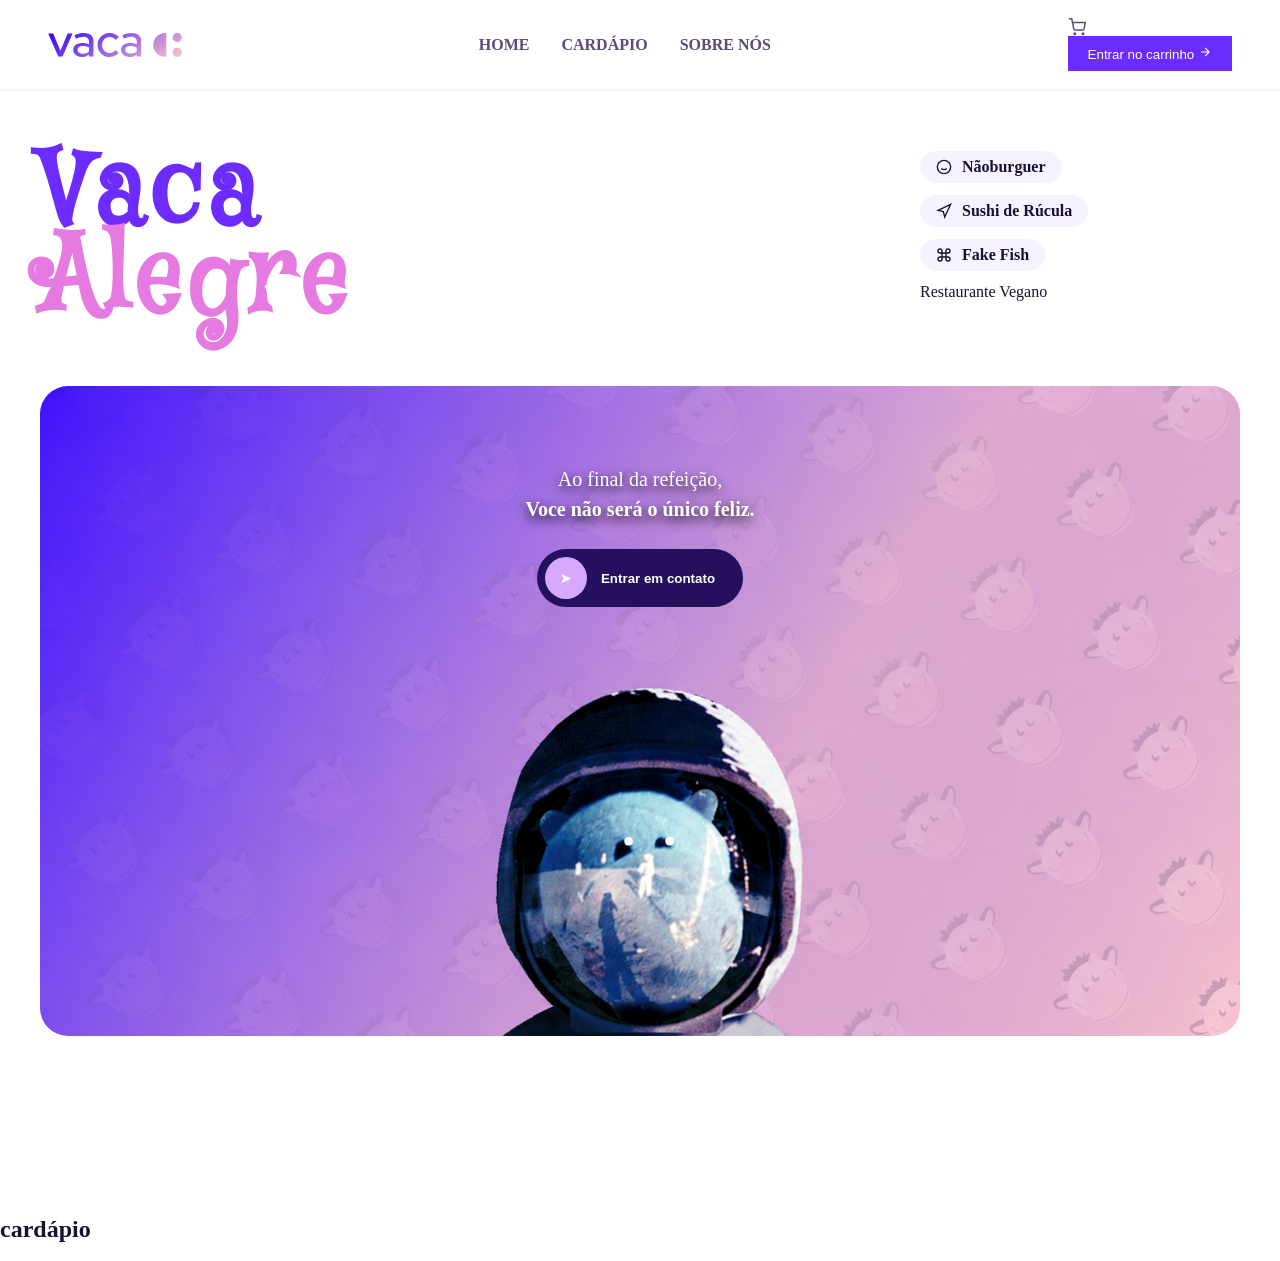
==== vacaalegre/index.html @ 925723b3 "17/06 Terceiro Commit" ====
<!DOCTYPE html>
<html lang="en">

<head>
    <meta charset="UTF-8">
    <meta name="viewport" content="width=device-width, initial-scale=1.0">
    <title>Vaca Alegre - Restaurante Vegano</title>
    <link rel="stylesheet" href="style.css">
</head>
<style>
    @import url('https://fonts.googleapis.com/css2?family=Mystery+Quest&display=swap');
</style>

<body>
    <nav>
        <div class="nav-logo">
            <img src="imagens/vaca-alegre-marca.svg" alt="">
        </div>
        <ul class="nav-links">
            <li> <a href="">Home</a></li>
            <li> <a href="">Cardápio</a></li>
            <li> <a href="">Sobre nós</a></li>
        </ul>
        <div class="nav-actions">
            <span class="nav-cart">
                <svg viewBox="0 0 24 24" fill="none" stroke="currentColor" stroke-width="2" width="18" height="18">
                    <circle cx="9" cy="21" r="1" />
                    <circle cx="20" cy="21" r="1" />
                    <path d="M1 1h4l2.68 13.39a2 2 0 0 0 2 1.61h9.72a2 2 0 0 0 2-1.61L23 6H6" />
                </svg>
            </span>
            <button class="btn-entrar">
                Entrar no carrinho
                <svg viewBox="0 0 24 24" fill="none" stroke="currentColor" stroke-width="2">
                    <path d="M5 12h14M12 5l7 7-7 7" />
                </svg>
            </button>
        </div>
    </nav>

    <div class="hero">
        <div class="hero-topo">
            <div class="hero-text">
                <h1 class="hero-title">
                    Vaca<br>
                    <span class="alegre"> Alegre</span>
                </h1>
            </div>
            <div class="hero-menu">
                <div class="hero-menu-item">
                    <svg viewBox="0 0 24 24" fill="none" stroke="currentColor" stroke-width="2">
                        <circle cx="12" cy="12" r="10" />
                        <path d="M8 14s1.5 2 4 2 4-2 4-2" />
                        <line x1="9" y1="9" x2="9.01" y2="9" />
                        <line x1="15" y1="9" x2="15.01" y2="9" />
                    </svg>
                    Nãoburguer
                </div>
                <div class="hero-menu-item">
                    <svg viewBox="0 0 24 24" fill="none" stroke="currentColor" stroke-width="2">
                        <path d="M3 11l19-9-9 19-2-8-8-2z" />
                    </svg>
                    Sushi de Rúcula
                </div>
                <div class="hero-menu-item">
                    <svg viewBox="0 0 24 24" fill="none" stroke="currentColor" stroke-width="2">
                        <path
                            d="M18 3a3 3 0 0 0-3 3v12a3 3 0 0 0 3 3 3 3 0 0 0 3-3 3 3 0 0 0-3-3H6a3 3 0 0 0-3 3 3 3 0 0 0 3 3 3 3 0 0 0 3-3V6a3 3 0 0 0-3-3 3 3 0 0 0-3 3 3 3 0 0 0 3 3h12a3 3 0 0 0 3-3 3 3 0 0 0-3-3z" />
                    </svg>
                    Fake Fish
                </div>
                <div class="hero-menu-item-active">
                    Restaurante Vegano
                </div>
            </div>
        </div>
        <div class="hero-banner">
            <img src="imagens/espaco.png" alt="">
            <div class="hero-banner-content">
                <p>
                    Ao final da refeição, <br>
                    <strong>Voce não será o único feliz.</strong>
                </p>
                <button class="btn-contato">
                    Entrar em contato
                </button>
            </div>
        </div>
    </div>
    <div class="hero">

    </div>
    <div class="cardapio">
        <h2 class="cardapio-title">cardápio</h2>
        <div class="carrousel-wrapper">
         <div class="carousel-track" id="carouselTrack">
            <!--cards-->
            <div class="card">
                <div class="card-img-placeholder">
                    <img src="" alt="">
                </div>
                <div class="card-info">
                    <h3></h3>
                    <p></p>
                    <span class="card-tag"></span>
                </div>
            </div>
         </div>
        </div>
    </div>

</body>

</html>
---- vacaalegre/style.css ----
* {
    box-sizing: border-box;
    margin: 0;
    padding: 0;
}

body {
    background-color: #fff;
    color: #1a1033;
    overflow-x: hidden;
}

nav {
    display: flex;
    align-items: center;
    justify-content: space-between;
    padding: 18px 48px;
    position: sticky;
    background-color: rgba(255, 255, 255, 0.92);
    top: 0;
    backdrop-filter: blur(12px);
    border-bottom: 2px solid rgba(108, 43, 255, 0.07);
}

.nav-logo {
    display: flex;
    align-items: center;
    gap: 6px;
}

.nav-links {
    display: flex;
    gap: 32px;
    list-style: none;
}

.nav-links a {
    text-decoration: none;
    font-weight: bold;
    text-transform: uppercase;
    color: #5a4b7a;
}

.nav-links a:hover {
    color: #6c2bff;
}

.nav-cart {
    color: #5a4b7a;
    display: flex;
    align-items: center;
    gap: 4px;

}

.btn-entrar {
    background-color: #6c2bff;
    color: white;
    border: none;
    padding: 9px 20px;
    cursor: pointer;
    gap: 6px;
    transform: background .2s, transform .15s;
}

.btn-entrar:hover {
    background: #5519ee;
    transform: translateY(-1px);
}

.btn-entrar svg {
    width: 14px;
    height: 14px;
}

.hero {
    padding: 60px 40px;
    position: relative;
    display: flex;
    flex-direction: column;
    gap: 32px;
}

.hero-topo {
    display: flex;
    justify-content: space-between;
    align-items: flex-start;
    width: 100%;
    margin-bottom: 30px;
}

.hero-text {
    flex: 1;
    min-width: 400px;
}

.hero-title {
    font-family: "Mystery Quest", system-ui;
    font-weight: bold;
    font-size: 102px;
    line-height: .85;
    letter-spacing: 6px;
    color: #6c2bff;
}

.hero-title .alegre {
    color: #e57ae0;
}

.hero-menu {
    width: 320px;
    display: flex;
    flex-direction: column;
    gap: 12px;
    margin-left: auto;

}

.hero-menu-item {
    display: flex;
    align-items: center;
    gap: 10px;
    font-weight: bold;
    background-color: #f5f3ff;
    border-radius: 40px;
    padding: 7px 16px;
    width: fit-content;
    cursor: pointer;
    transition: background .2s;
}

.hero-menu-item :hover {
    background-color: #ede8ff;
}

.hero-menu-item svg {
    width: 16px;
    height: 16px;
    flex-shrink: 0;
}

.hero-menu-item.active {
    color: #fff;
    text-transform: uppercase;
    font-weight: bold;
    background-color: #6c2bff;
}

.hero-banner {
    position: relative;
    border-radius: 28px;
    min-height: 300px;
    overflow: hidden;
}

.hero-banner img {
    width: 100%;
    height: 650px;
    object-fit: cover;
    display: block;
}

.hero-banner-content {
    position: absolute;
    top: 12%;
    left: 50%;
    text-align: center;
    width: 100%;
    transform: translateX(-50%);
}

.hero-banner-content p {
    color: white;
    margin-bottom: 25px;
    font-size: 20px;
    text-shadow: 0 4px 12px rgba(0, 0, 0.35);
    line-height: 1.5;
}

.hero-banner-content p .strong {
    color: #fff;
    font-weight: bold;

}

.btn-contato {
    display: inline-flex;
    align-items: center;
    gap: 14px;
    background-color: #24105c;
    color: white;
    border: none;
    border-radius: 50px;
    padding: 8px 28px 8px 8px;
    font-weight: bold;
    cursor: pointer;
    transition: all .3s ease;
}

.btn-contato::before {
    content: "➤";
    width: 42px;
    height: 42px;
    background-color: #d7a8ff;
    border-radius: 50%;
    display: flex;
    align-items: center;
    justify-content: center;
    transition: transform .4s ease;

}

.btn-contato:hover::before {
    transform: translateX(10px);

}

.btn-contato:hover{
    transform: translateY(-2px);
}
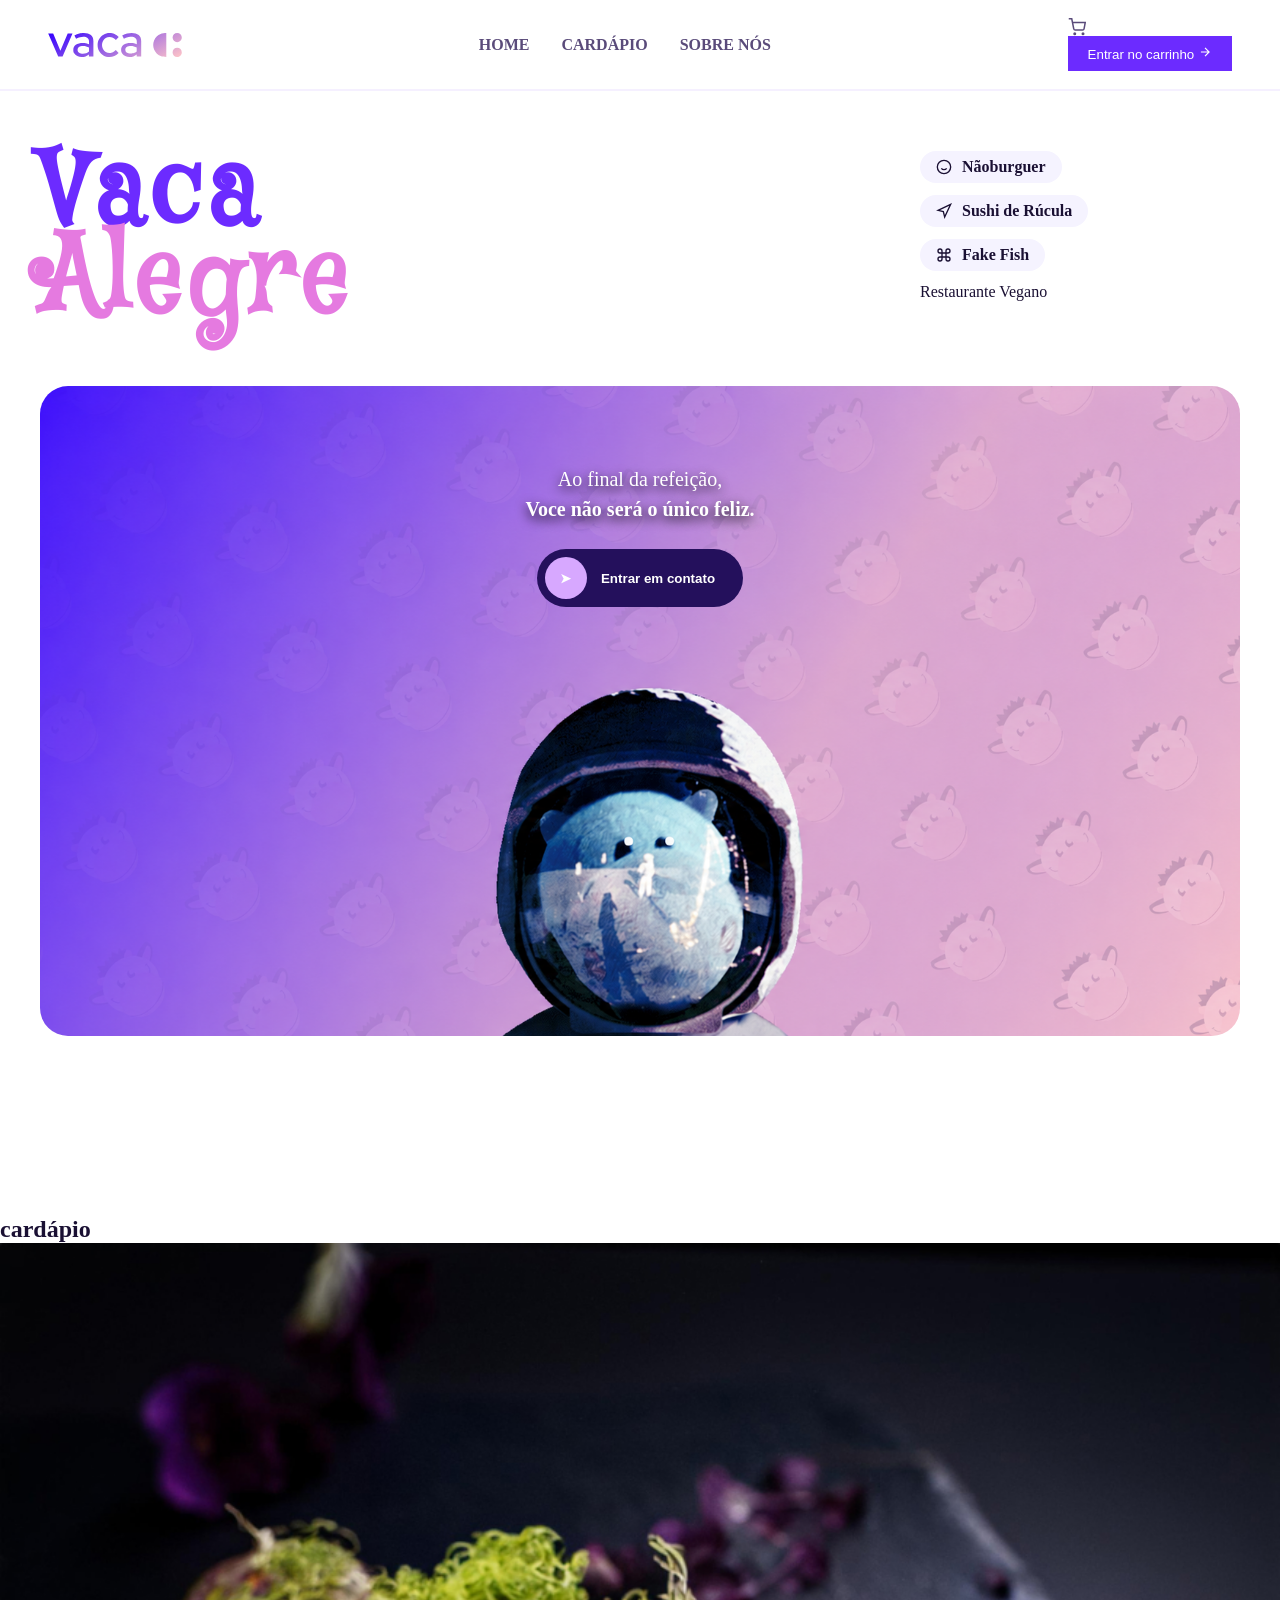
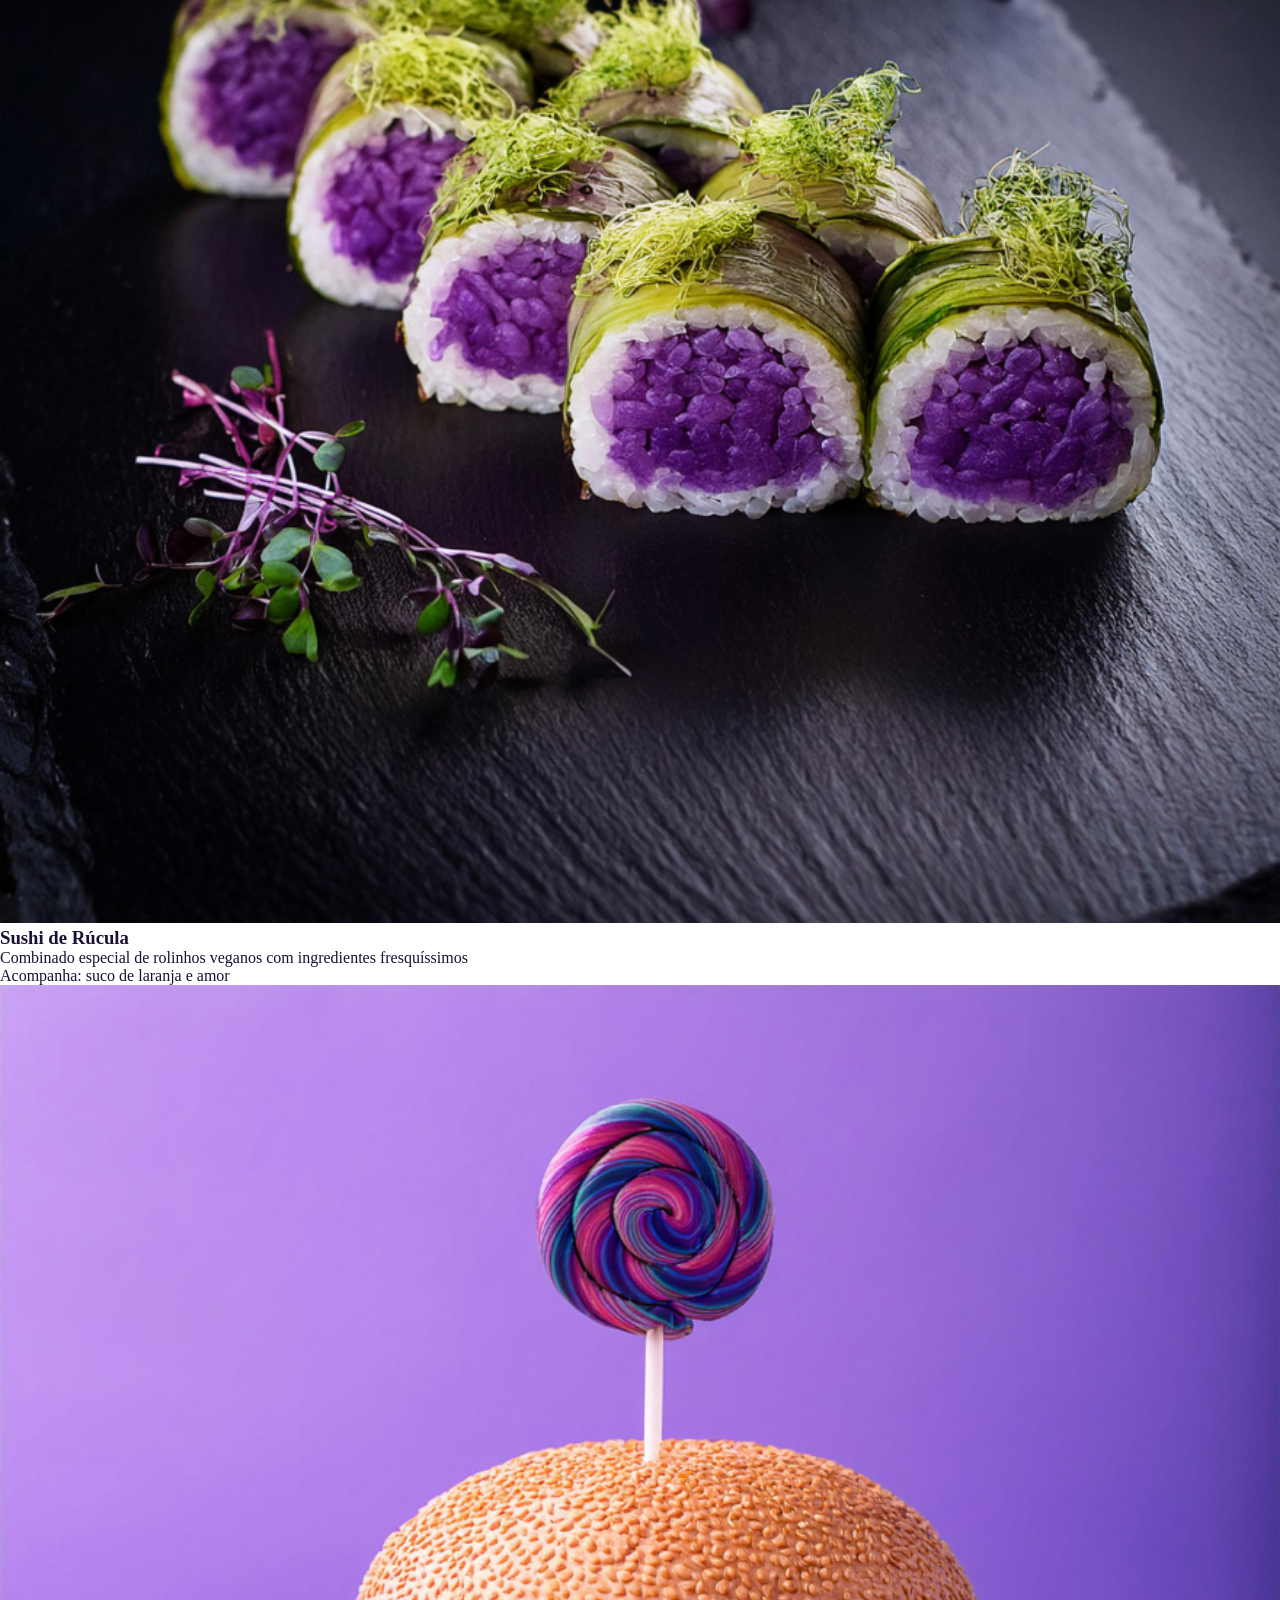
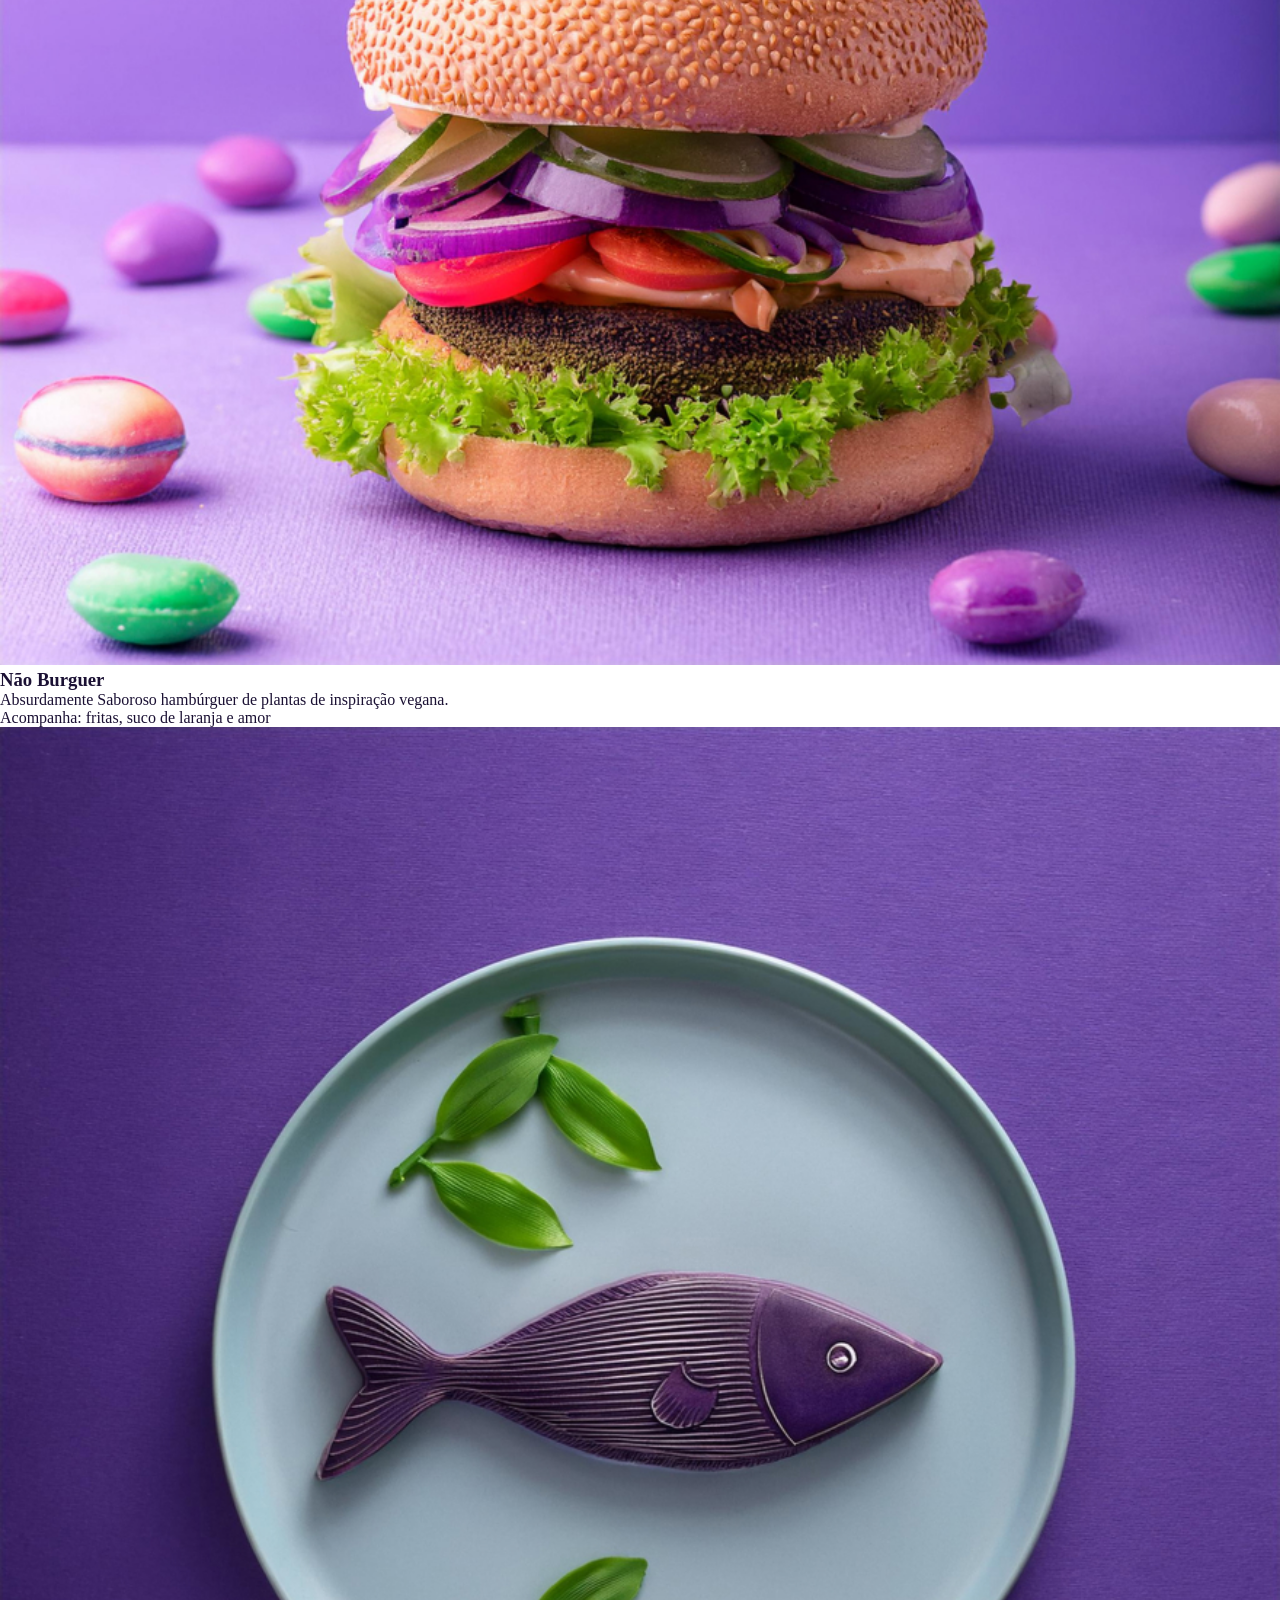
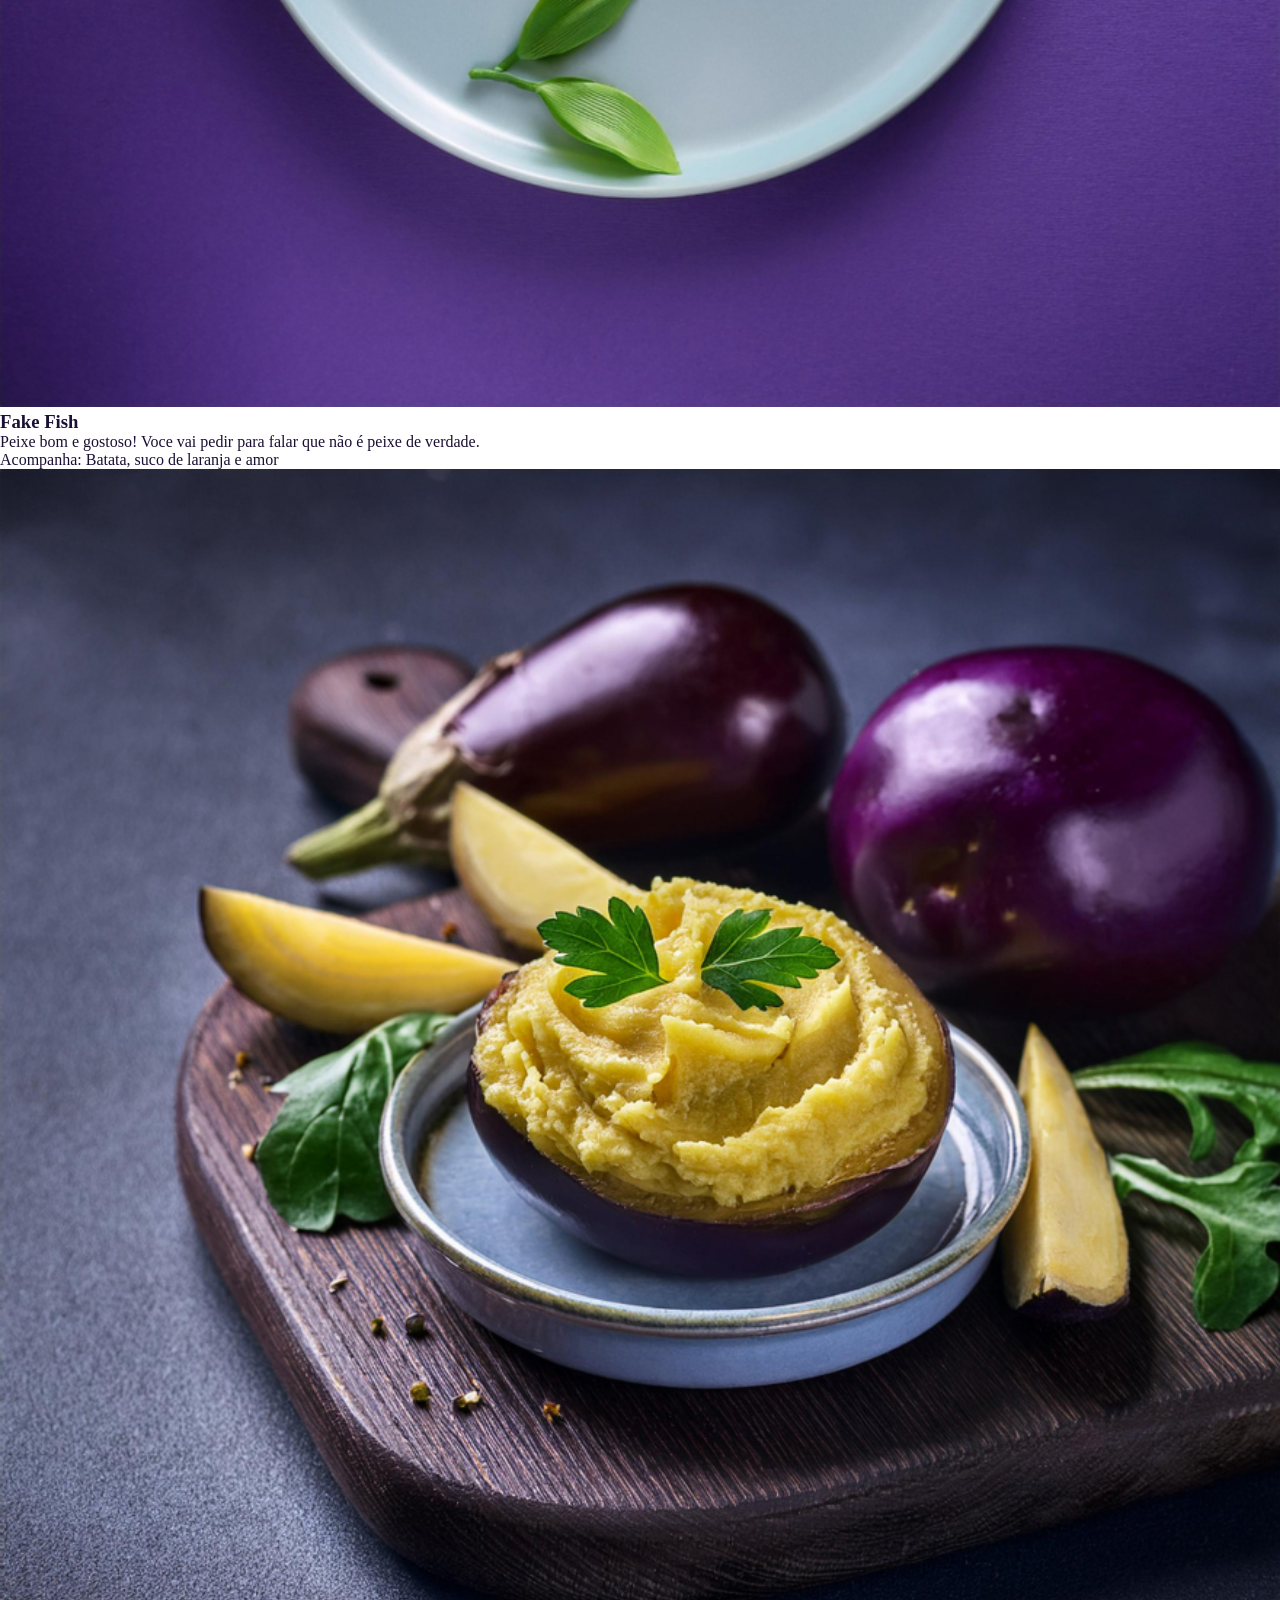
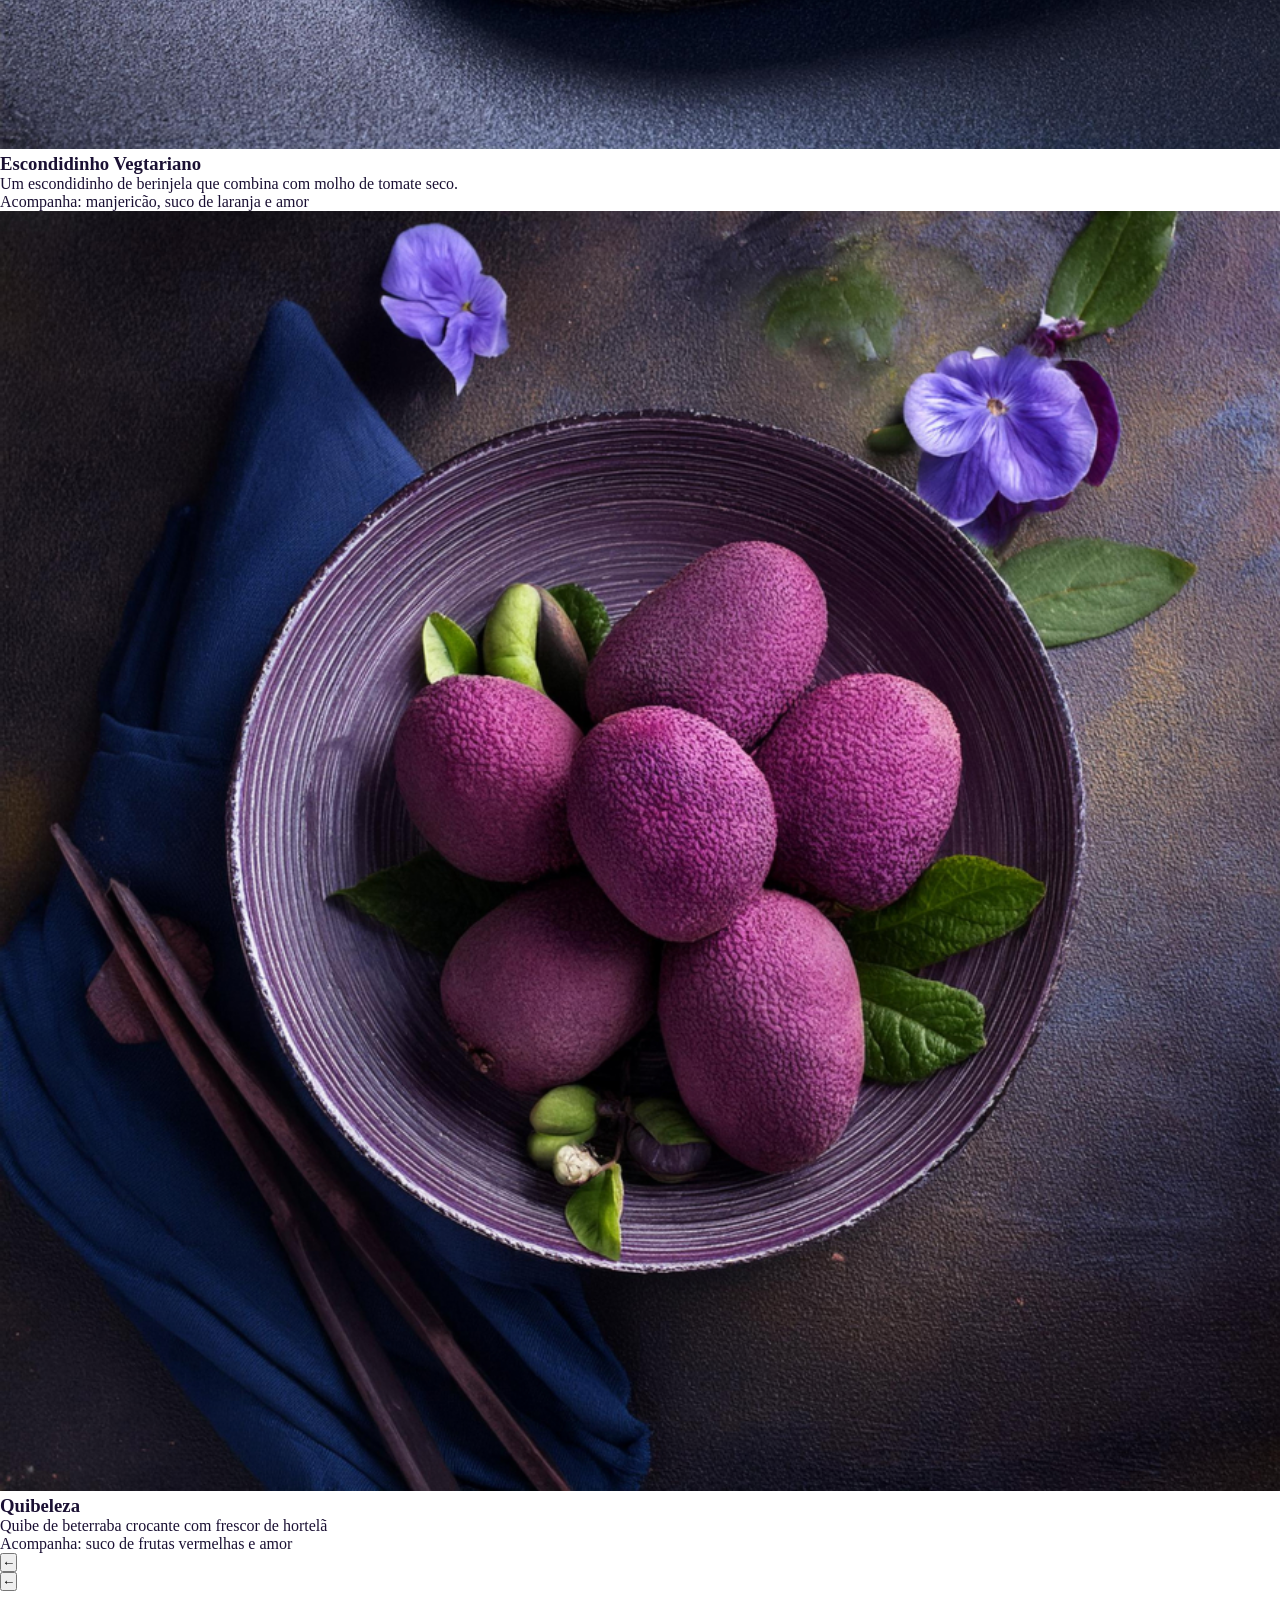
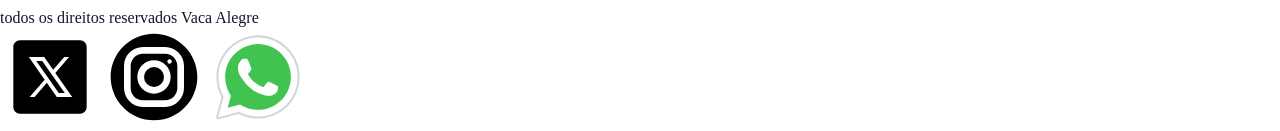
==== commit 90007191: "19/06" ====
--- a/vacaalegre/index.html
+++ b/vacaalegre/index.html
@@ -92,22 +92,119 @@
     </div>
     <div class="cardapio">
         <h2 class="cardapio-title">cardápio</h2>
-        <div class="carrousel-wrapper">
-         <div class="carousel-track" id="carouselTrack">
-            <!--cards-->
-            <div class="card">
-                <div class="card-img-placeholder">
-                    <img src="" alt="">
-                </div>
-                <div class="card-info">
-                    <h3></h3>
-                    <p></p>
-                    <span class="card-tag"></span>
-                </div>
-            </div>
-         </div>
-        </div>
-    </div>
+        <div class="carousel-wrapper">
+            <div class="carousel-track" id="carouselTrack">
+                <!--cards-->
+                <div class="card">
+                    <div class="card-img-placeholder">
+                        <img src="fotos/cardapio/sushi-de-rucula.jpg" alt=""
+                            style="width: 100%; height: 100%; object-fit: cover;">
+                    </div>
+                    <div class="card-info">
+                        <h3>Sushi de Rúcula</h3>
+                        <p>Combinado especial de rolinhos veganos com ingredientes fresquíssimos</p>
+                        <span class="card-tag">Acompanha: suco de laranja e amor</span>
+                    </div>
+                </div>
+
+
+                <div class="card featured">
+                    <div class="card-img-placeholder">
+                        <img src="fotos/cardapio/nao-burger.jpg" alt=""
+                            style="width: 100%; height: 100%; object-fit: cover;">
+                    </div>
+                    <div class="card-info">
+                        <h3>Não Burguer</h3>
+                        <p>Absurdamente Saboroso hambúrguer de plantas de inspiração vegana.</p>
+                        <span class="card-tag">Acompanha: fritas, suco de laranja e amor</span>
+                    </div>
+                </div>
+
+                <div class="card">
+                    <div class="card-img-placeholder">
+                        <img src="fotos/cardapio/fake-fish.jpg" alt=""
+                            style="width: 100%; height: 100%; object-fit: cover;">
+                    </div>
+                    <div class="card-info">
+                        <h3>Fake Fish</h3>
+                        <p>Peixe bom e gostoso! Voce vai pedir para falar que não é peixe de verdade.</p>
+                        <span class="card-tag">Acompanha: Batata, suco de laranja e amor</span>
+                    </div>
+                </div>
+
+                <div class="card">
+                    <div class="card-img-placeholder">
+                        <img src="fotos/cardapio/escondidinho-veg.jpg" alt=""
+                            style="width: 100%; height: 100%; object-fit: cover;">
+                    </div>
+                    <div class="card-info">
+                        <h3>Escondidinho Vegtariano</h3>
+                        <p>Um escondidinho de berinjela que combina com molho de tomate seco.</p>
+                        <span class="card-tag">Acompanha: manjericão, suco de laranja e amor</span>
+                    </div>
+
+                </div>
+                <div class="card">
+                    <div class="card-img-placeholder">
+                        <img src="fotos/cardapio/quibeleza.jpg" alt=""
+                            style="width: 100%; height: 100%; object-fit: cover;">
+                    </div>
+                </div>
+            </div>
+            <div class="card-info">
+                <h3>Quibeleza</h3>
+                <p>Quibe de beterraba crocante com frescor de hortelã</p>
+                <span class="card-tag">Acompanha: suco de frutas vermelhas e amor</span>
+            </div>
+        </div>
+    </div>
+
+
+    <div class="carousel-controls">
+        <button class="carousel-btn" id="prevBtn">&#8592;</button>
+        <div class="carousel-dots" id="carouselDots"></div>
+        <button class="carousel-btn" id="nextBtn">&#8592;</button>
+    </div>
+    </div>
+    </div>
+    <footer>
+        <div class="footer-logo">
+            <img src="" alt="">
+        </div>
+        <span class="filter-copy">todos os direitos reservados Vaca Alegre </span>
+        <div class="footer-socials">
+            <a href=""><svg xmlns="http://www.w3.org/2000/svg" x="0px" y="0px" width="100" height="100"
+                    viewBox="0 0 30 30">
+                    <path
+                        d="M 6 4 C 4.895 4 4 4.895 4 6 L 4 24 C 4 25.105 4.895 26 6 26 L 24 26 C 25.105 26 26 25.105 26 24 L 26 6 C 26 4.895 25.105 4 24 4 L 6 4 z M 8.6484375 9 L 13.259766 9 L 15.951172 12.847656 L 19.28125 9 L 20.732422 9 L 16.603516 13.78125 L 21.654297 21 L 17.042969 21 L 14.056641 16.730469 L 10.369141 21 L 8.8945312 21 L 13.400391 15.794922 L 8.6484375 9 z M 10.878906 10.183594 L 17.632812 19.810547 L 19.421875 19.810547 L 12.666016 10.183594 L 10.878906 10.183594 z">
+                    </path>
+                </svg></a>
+            <a href=""><svg xmlns="http://www.w3.org/2000/svg" x="0px" y="0px" width="100" height="100"
+                    viewBox="0 0 30 30">
+                    <path
+                        d="M 15 2 C 7.832 2 2 7.832 2 15 C 2 22.168 7.832 28 15 28 C 22.168 28 28 22.168 28 15 C 28 7.832 22.168 2 15 2 z M 11.666016 6 L 18.332031 6 C 21.457031 6 24 8.5420156 24 11.666016 L 24 18.332031 C 24 21.457031 21.457984 24 18.333984 24 L 11.667969 24 C 8.5429688 24 6 21.457984 6 18.333984 L 6 11.667969 C 6 8.5429688 8.5420156 6 11.666016 6 z M 11.666016 8 C 9.6450156 8 8 9.6459688 8 11.667969 L 8 18.333984 C 8 20.354984 9.6459688 22 11.667969 22 L 18.333984 22 C 20.354984 22 22 20.354031 22 18.332031 L 22 11.666016 C 22 9.6450156 20.354031 8 18.332031 8 L 11.666016 8 z M 19.667969 9.6660156 C 20.035969 9.6660156 20.333984 9.9640312 20.333984 10.332031 C 20.333984 10.700031 20.035969 11 19.667969 11 C 19.299969 11 19 10.700031 19 10.332031 C 19 9.9640312 19.299969 9.6660156 19.667969 9.6660156 z M 15 10 C 17.757 10 20 12.243 20 15 C 20 17.757 17.757 20 15 20 C 12.243 20 10 17.757 10 15 C 10 12.243 12.243 10 15 10 z M 15 12 A 3 3 0 0 0 15 18 A 3 3 0 0 0 15 12 z">
+                    </path>
+                </svg></a>
+            <a href=""><svg xmlns="http://www.w3.org/2000/svg" x="0px" y="0px" width="100" height="100"
+                    viewBox="0 0 48 48">
+                    <path fill="#fff"
+                        d="M4.868,43.303l2.694-9.835C5.9,30.59,5.026,27.324,5.027,23.979C5.032,13.514,13.548,5,24.014,5c5.079,0.002,9.845,1.979,13.43,5.566c3.584,3.588,5.558,8.356,5.556,13.428c-0.004,10.465-8.522,18.98-18.986,18.98c-0.001,0,0,0,0,0h-0.008c-3.177-0.001-6.3-0.798-9.073-2.311L4.868,43.303z">
+                    </path>
+                    <path fill="#fff"
+                        d="M4.868,43.803c-0.132,0-0.26-0.052-0.355-0.148c-0.125-0.127-0.174-0.312-0.127-0.483l2.639-9.636c-1.636-2.906-2.499-6.206-2.497-9.556C4.532,13.238,13.273,4.5,24.014,4.5c5.21,0.002,10.105,2.031,13.784,5.713c3.679,3.683,5.704,8.577,5.702,13.781c-0.004,10.741-8.746,19.48-19.486,19.48c-3.189-0.001-6.344-0.788-9.144-2.277l-9.875,2.589C4.953,43.798,4.911,43.803,4.868,43.803z">
+                    </path>
+                    <path fill="#cfd8dc"
+                        d="M24.014,5c5.079,0.002,9.845,1.979,13.43,5.566c3.584,3.588,5.558,8.356,5.556,13.428c-0.004,10.465-8.522,18.98-18.986,18.98h-0.008c-3.177-0.001-6.3-0.798-9.073-2.311L4.868,43.303l2.694-9.835C5.9,30.59,5.026,27.324,5.027,23.979C5.032,13.514,13.548,5,24.014,5 M24.014,42.974C24.014,42.974,24.014,42.974,24.014,42.974C24.014,42.974,24.014,42.974,24.014,42.974 M24.014,42.974C24.014,42.974,24.014,42.974,24.014,42.974C24.014,42.974,24.014,42.974,24.014,42.974 M24.014,4C24.014,4,24.014,4,24.014,4C12.998,4,4.032,12.962,4.027,23.979c-0.001,3.367,0.849,6.685,2.461,9.622l-2.585,9.439c-0.094,0.345,0.002,0.713,0.254,0.967c0.19,0.192,0.447,0.297,0.711,0.297c0.085,0,0.17-0.011,0.254-0.033l9.687-2.54c2.828,1.468,5.998,2.243,9.197,2.244c11.024,0,19.99-8.963,19.995-19.98c0.002-5.339-2.075-10.359-5.848-14.135C34.378,6.083,29.357,4.002,24.014,4L24.014,4z">
+                    </path>
+                    <path fill="#40c351"
+                        d="M35.176,12.832c-2.98-2.982-6.941-4.625-11.157-4.626c-8.704,0-15.783,7.076-15.787,15.774c-0.001,2.981,0.833,5.883,2.413,8.396l0.376,0.597l-1.595,5.821l5.973-1.566l0.577,0.342c2.422,1.438,5.2,2.198,8.032,2.199h0.006c8.698,0,15.777-7.077,15.78-15.776C39.795,19.778,38.156,15.814,35.176,12.832z">
+                    </path>
+                    <path fill="#fff" fill-rule="evenodd"
+                        d="M19.268,16.045c-0.355-0.79-0.729-0.806-1.068-0.82c-0.277-0.012-0.593-0.011-0.909-0.011c-0.316,0-0.83,0.119-1.265,0.594c-0.435,0.475-1.661,1.622-1.661,3.956c0,2.334,1.7,4.59,1.937,4.906c0.237,0.316,3.282,5.259,8.104,7.161c4.007,1.58,4.823,1.266,5.693,1.187c0.87-0.079,2.807-1.147,3.202-2.255c0.395-1.108,0.395-2.057,0.277-2.255c-0.119-0.198-0.435-0.316-0.909-0.554s-2.807-1.385-3.242-1.543c-0.435-0.158-0.751-0.237-1.068,0.238c-0.316,0.474-1.225,1.543-1.502,1.859c-0.277,0.317-0.554,0.357-1.028,0.119c-0.474-0.238-2.002-0.738-3.815-2.354c-1.41-1.257-2.362-2.81-2.639-3.285c-0.277-0.474-0.03-0.731,0.208-0.968c0.213-0.213,0.474-0.554,0.712-0.831c0.237-0.277,0.316-0.475,0.474-0.791c0.158-0.317,0.079-0.594-0.04-0.831C20.612,19.329,19.69,16.983,19.268,16.045z"
+                        clip-rule="evenodd"></path>
+                </svg></a>
+        </div>
+    </footer>
 
 </body>
 
